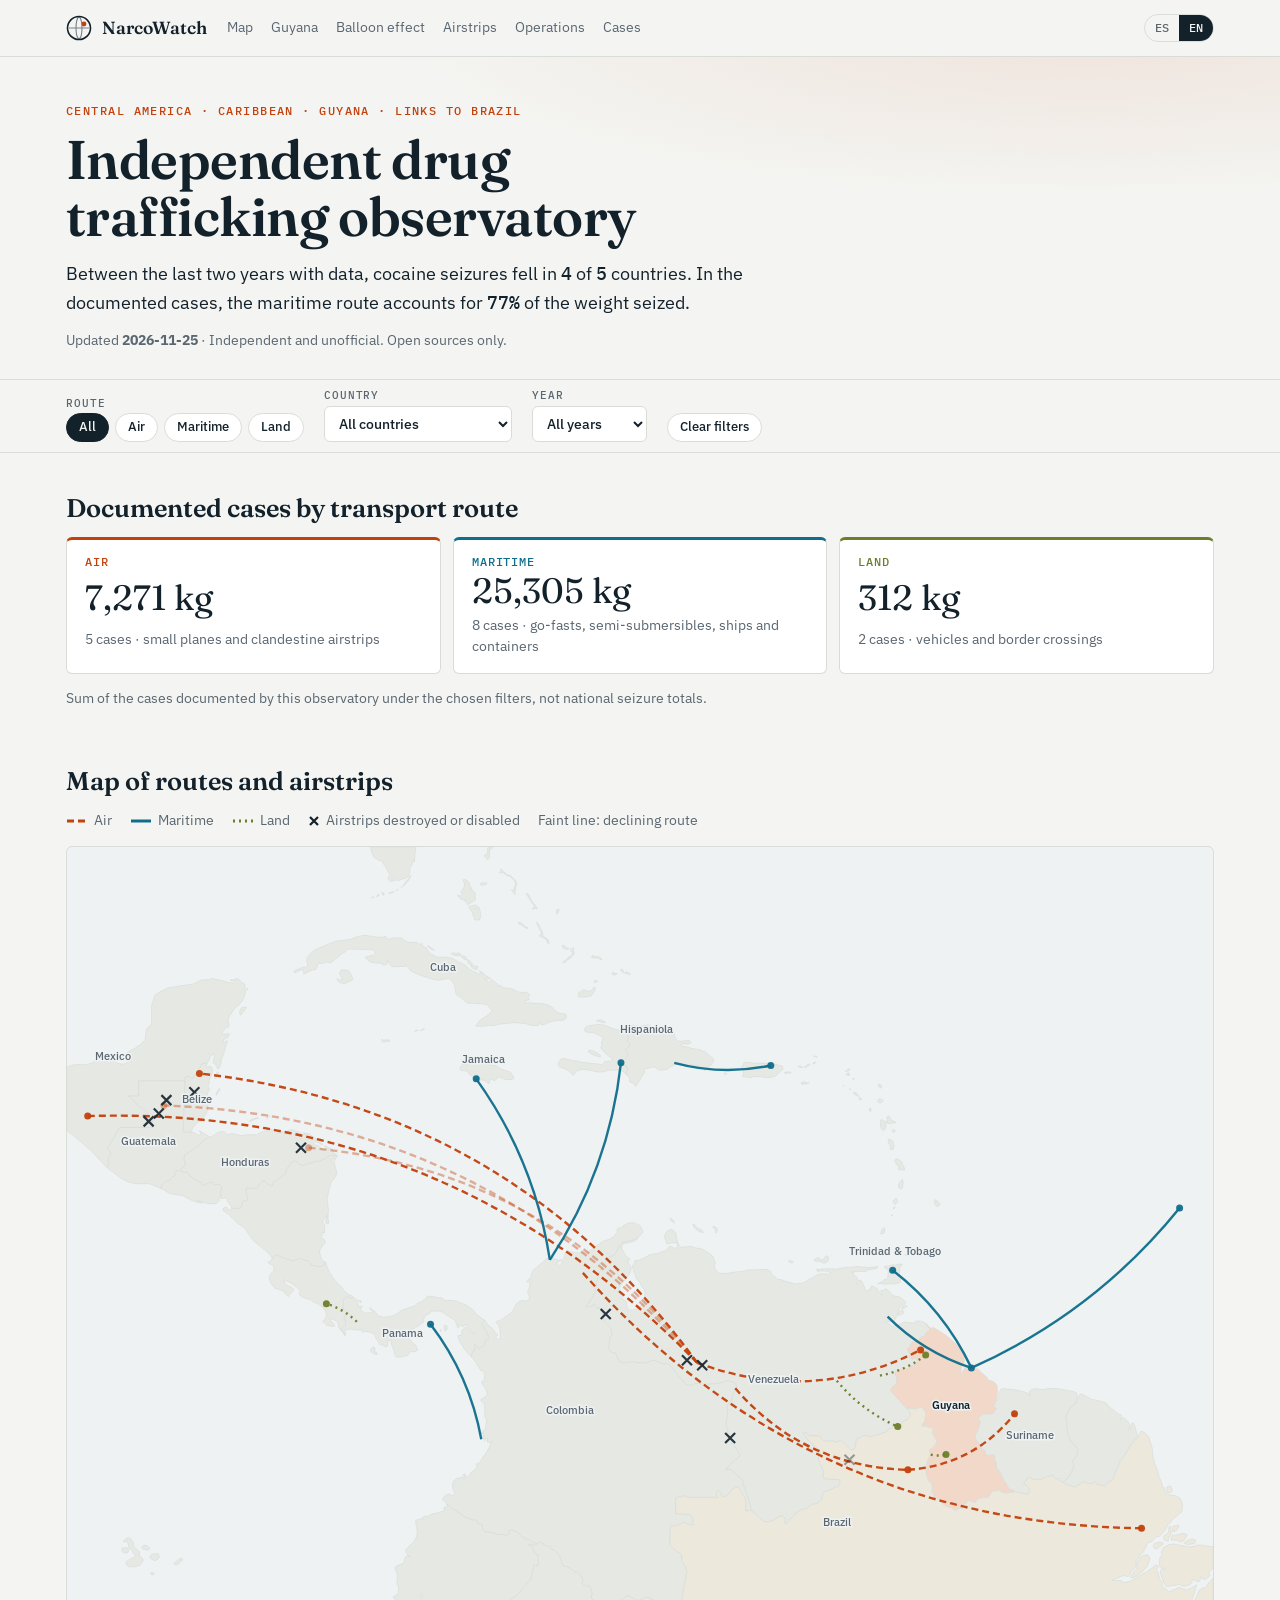
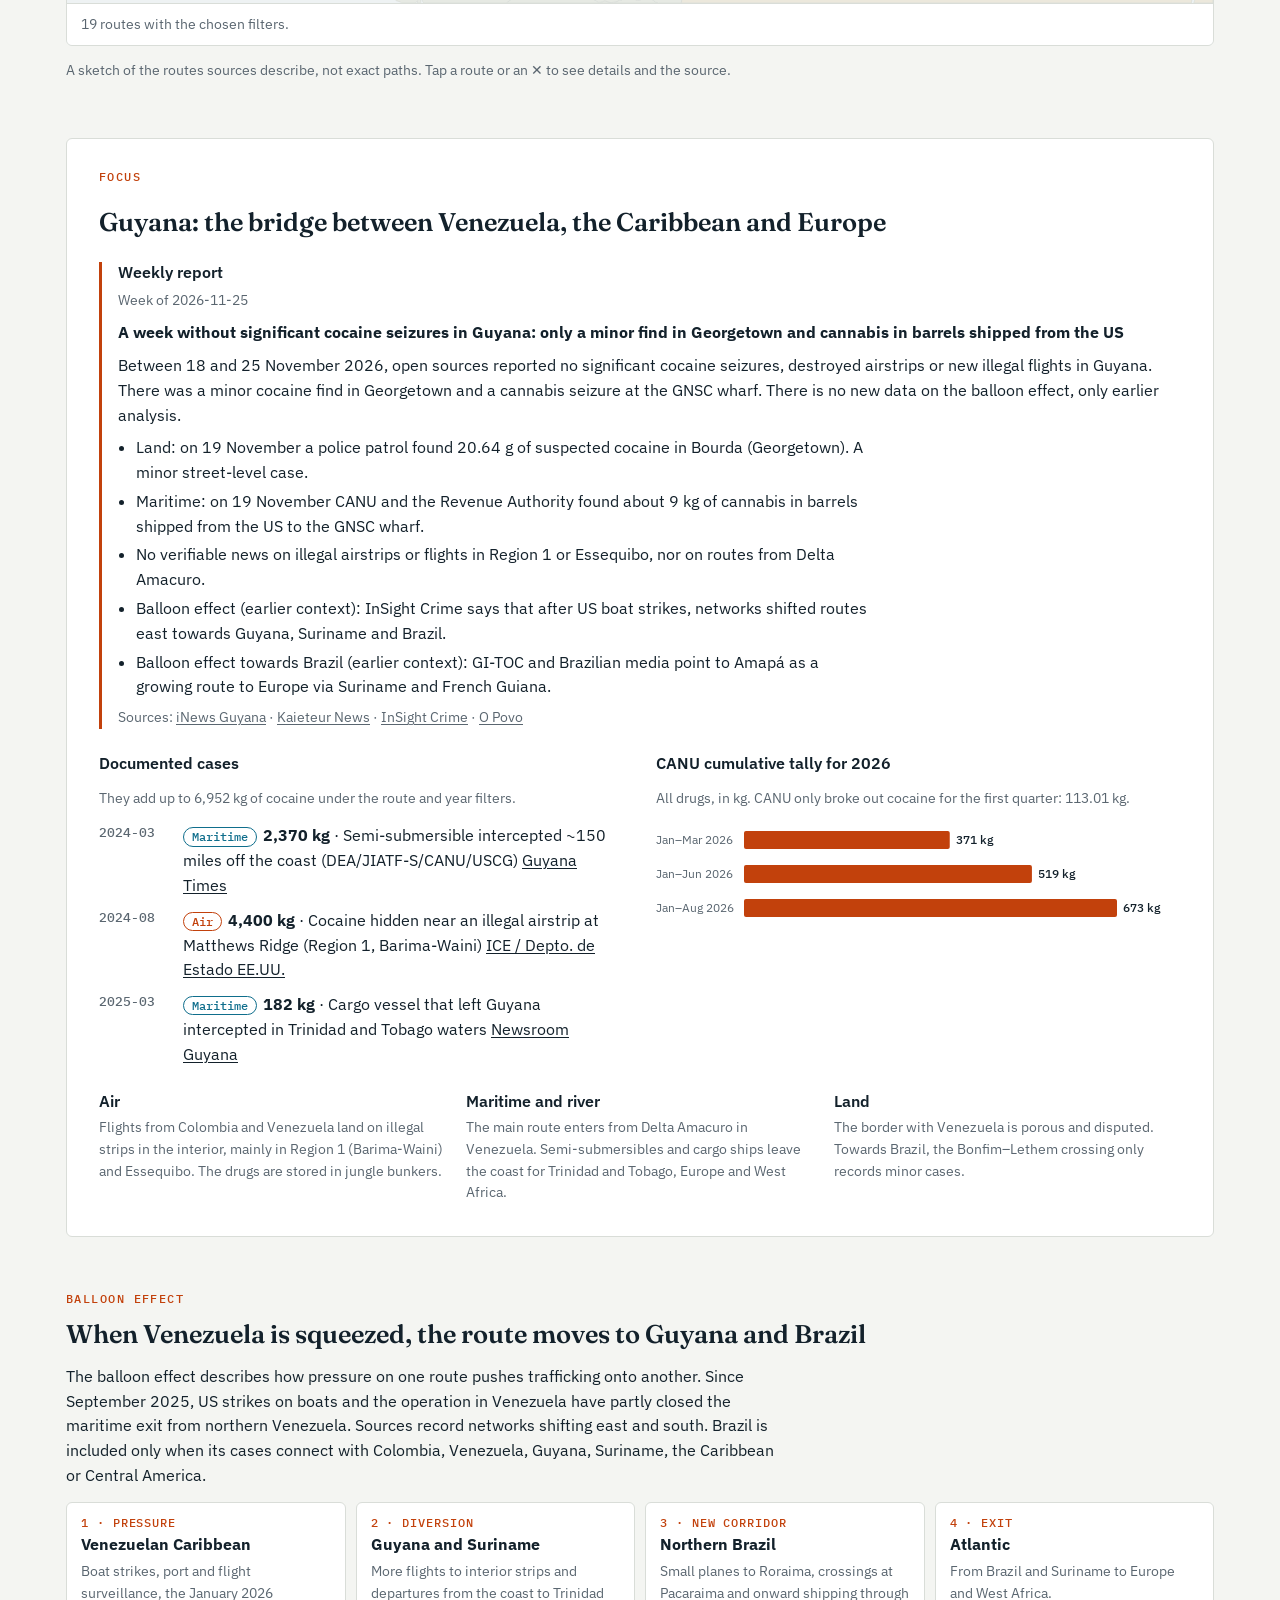
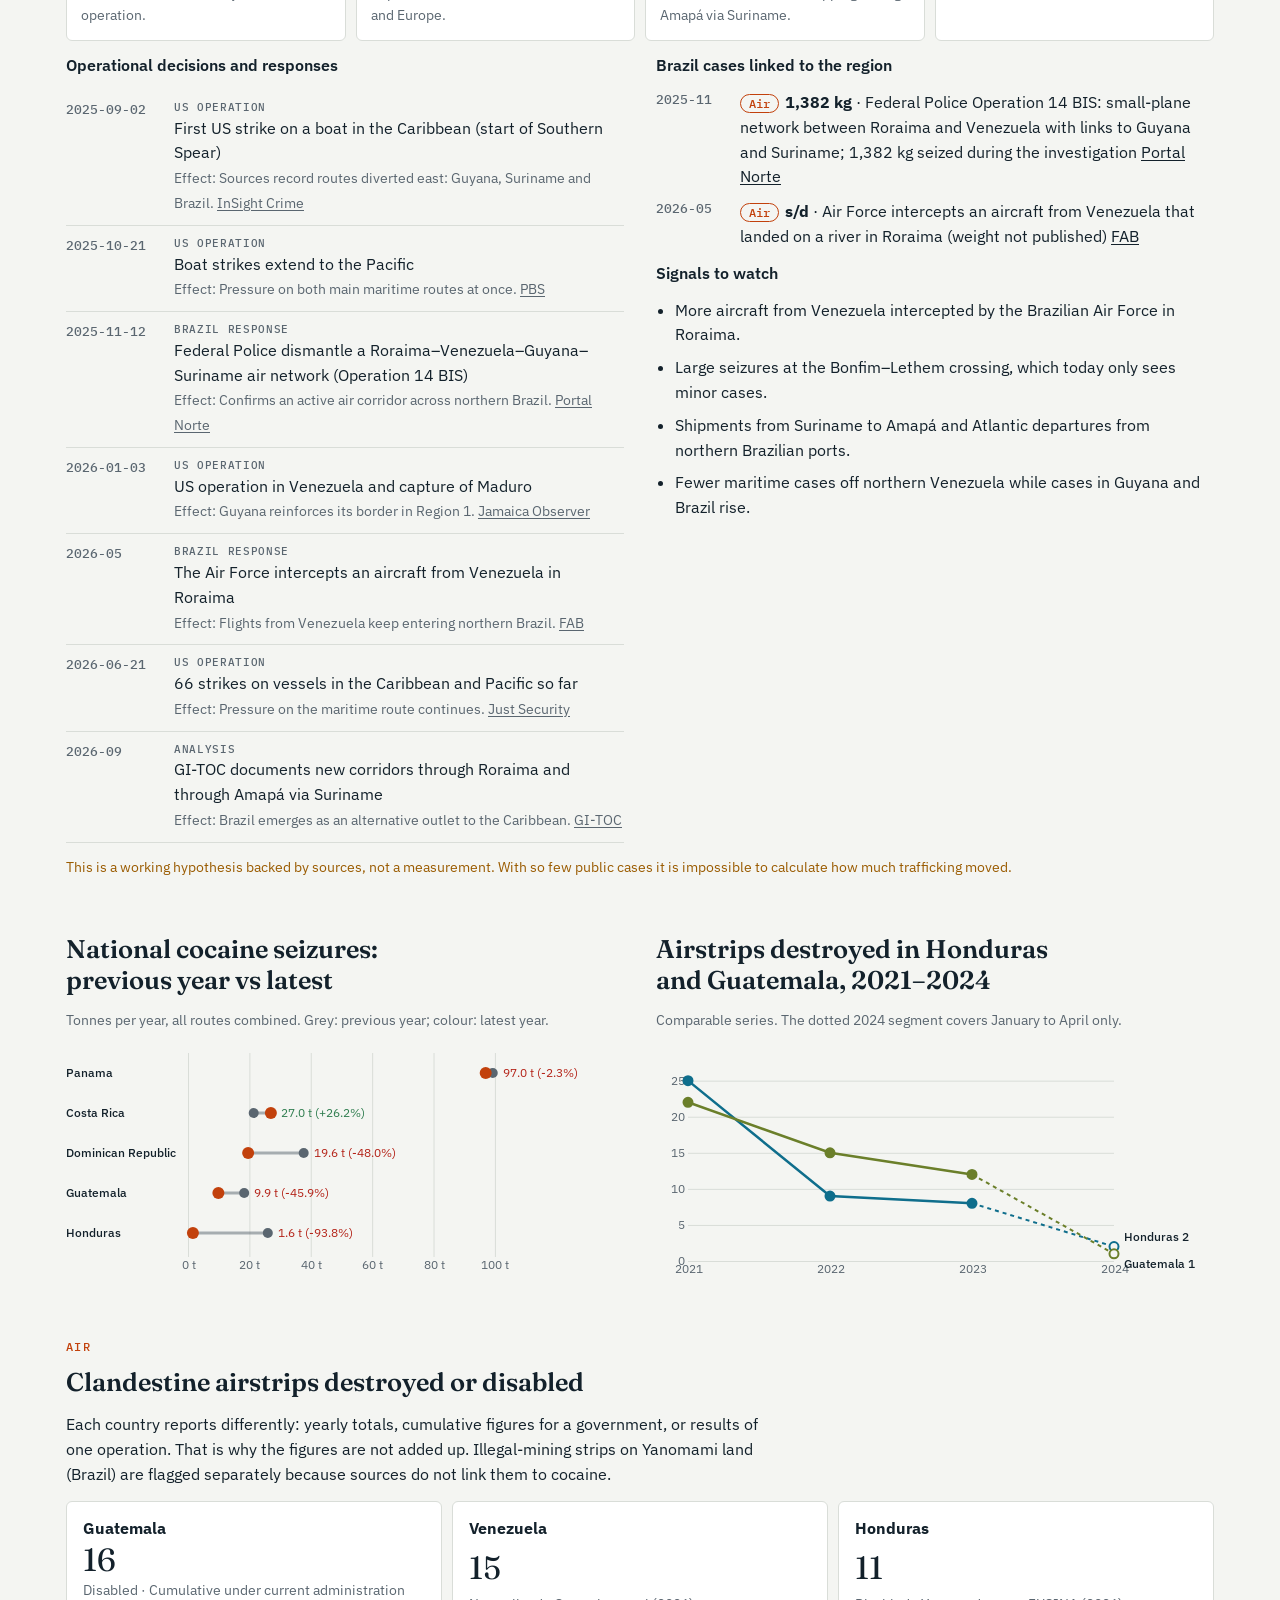
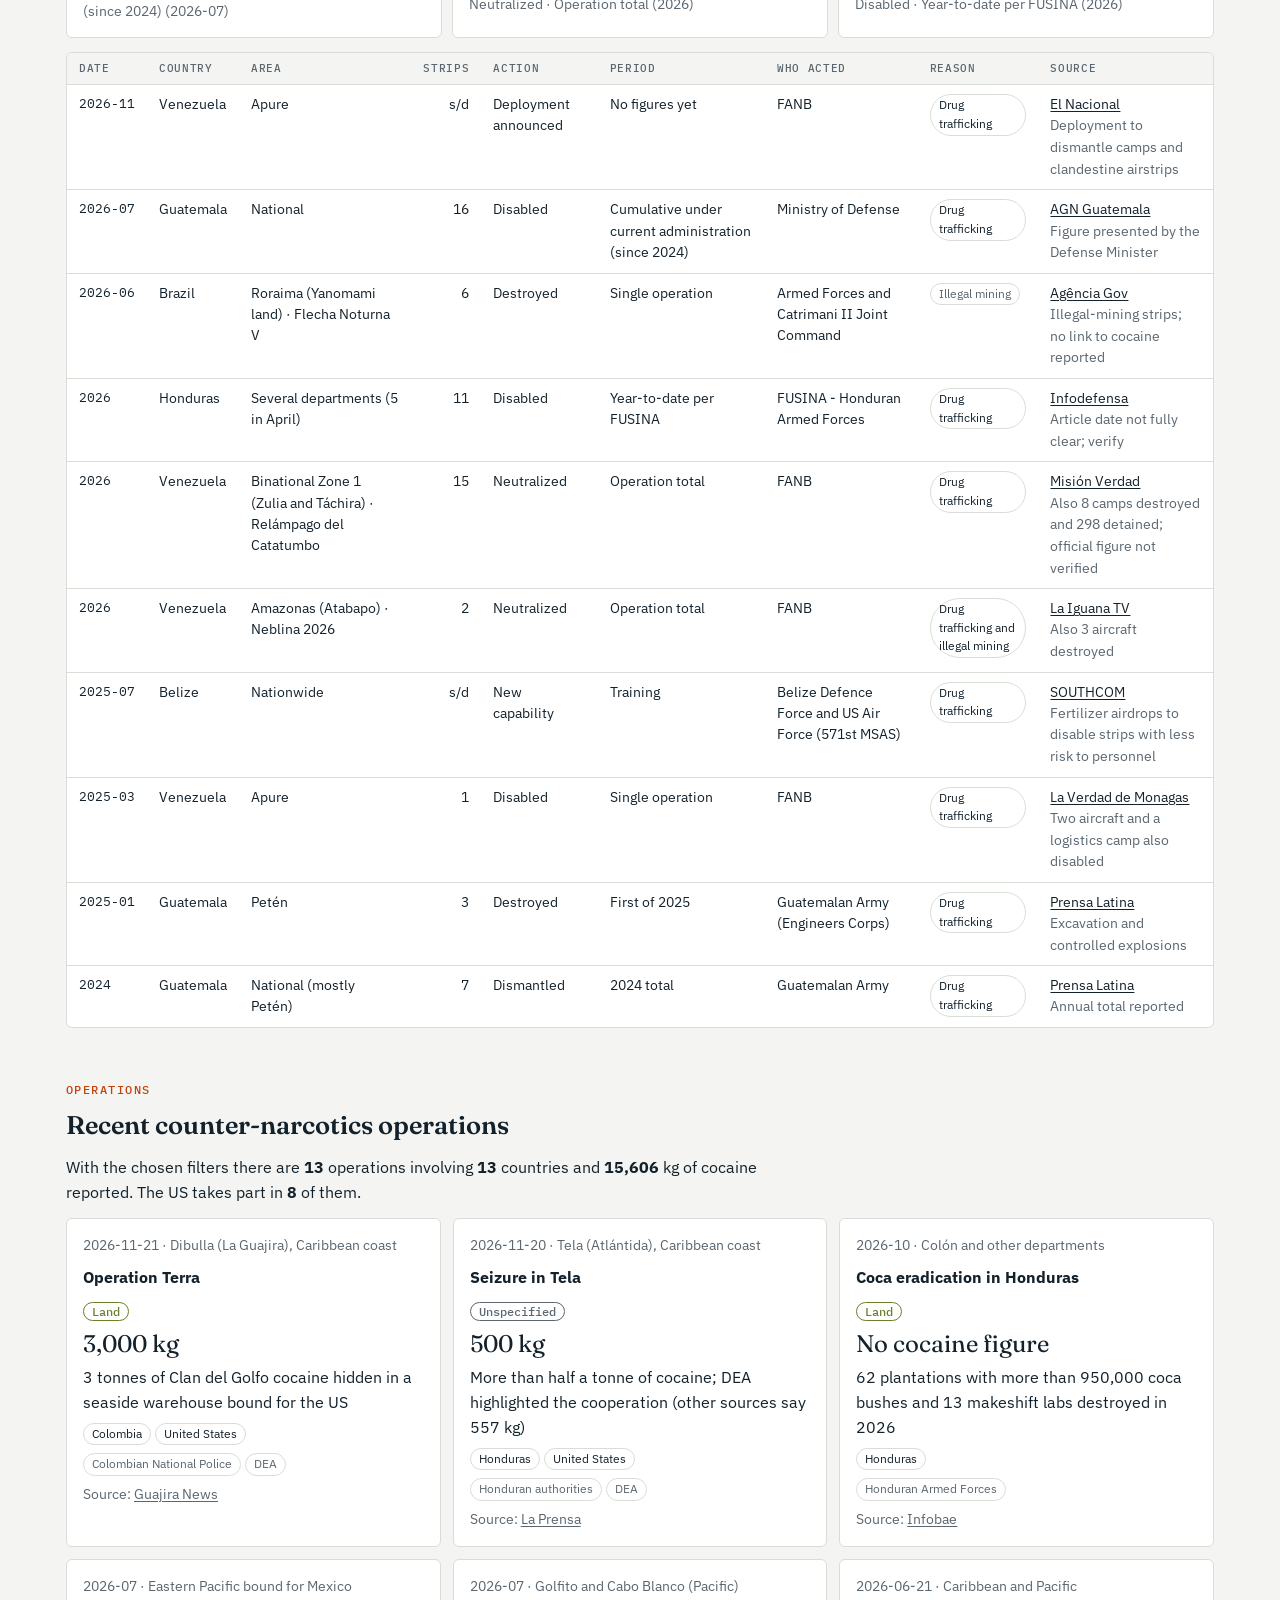
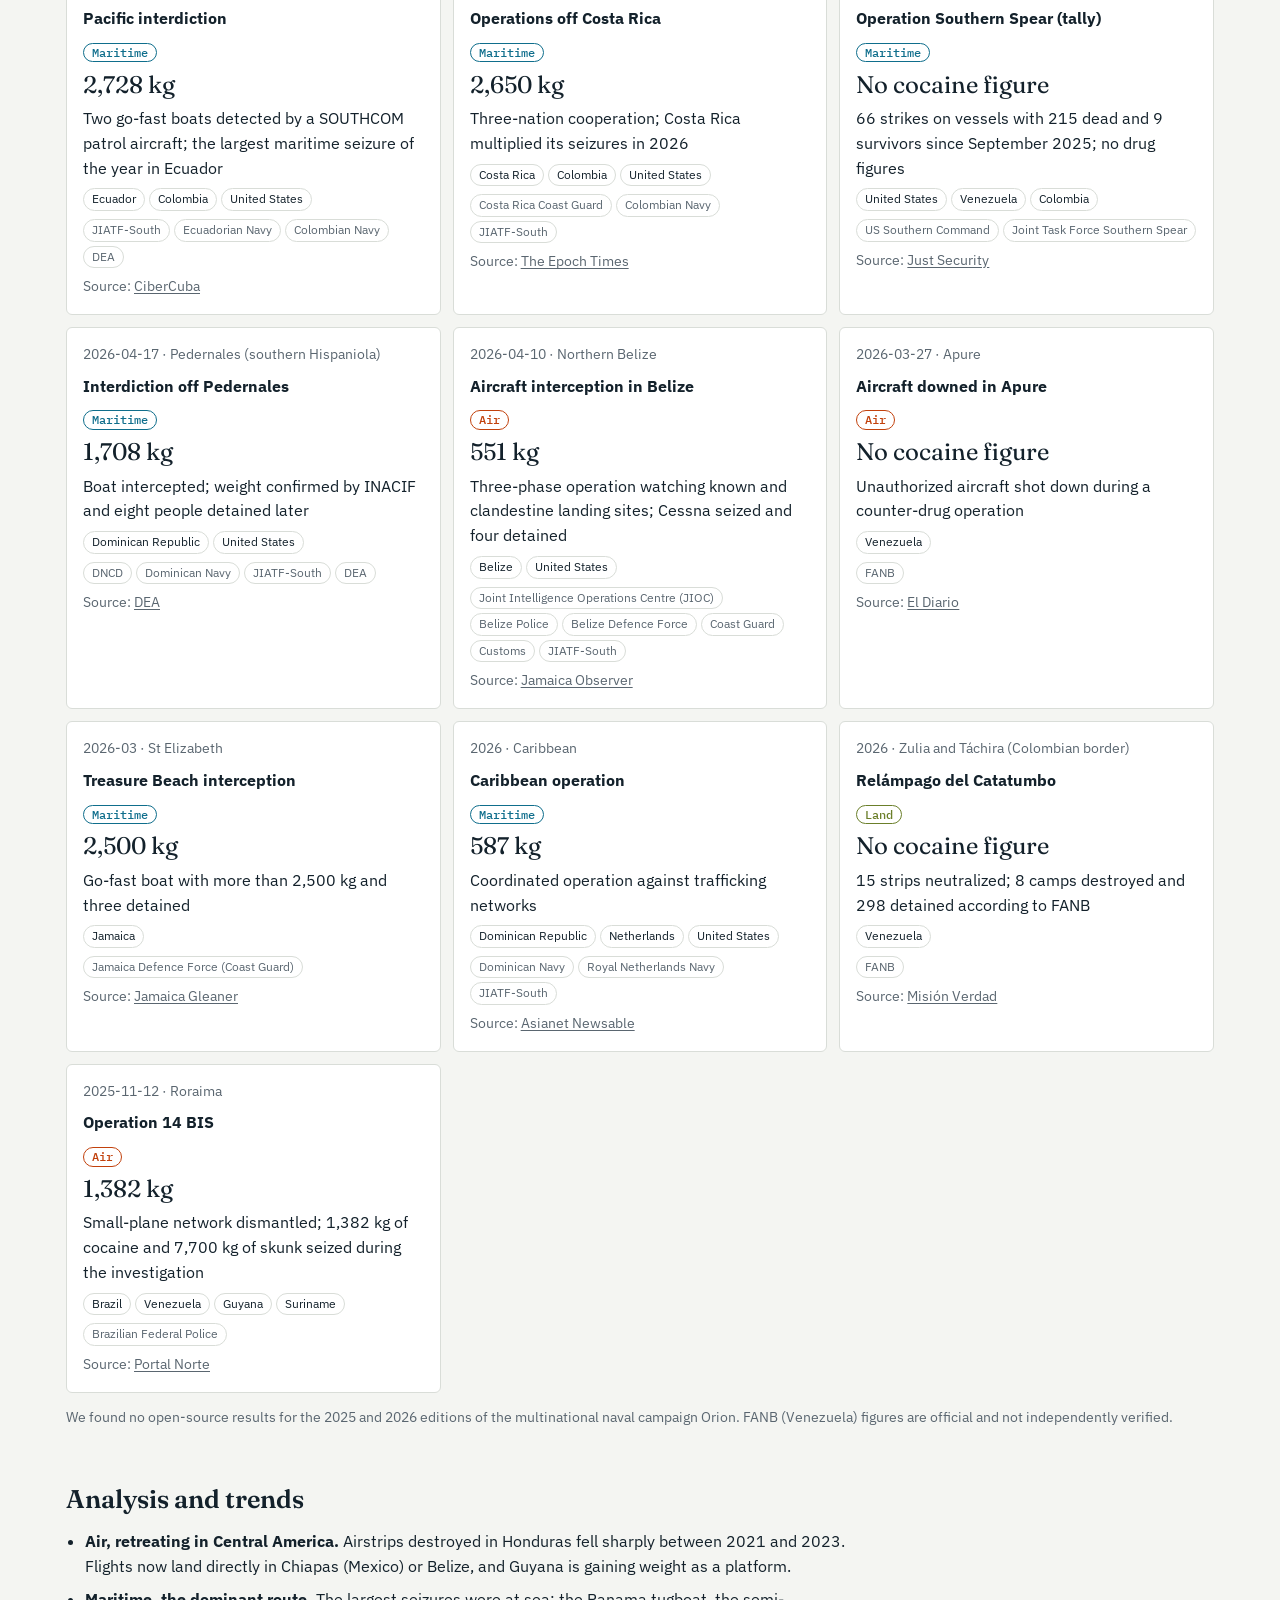
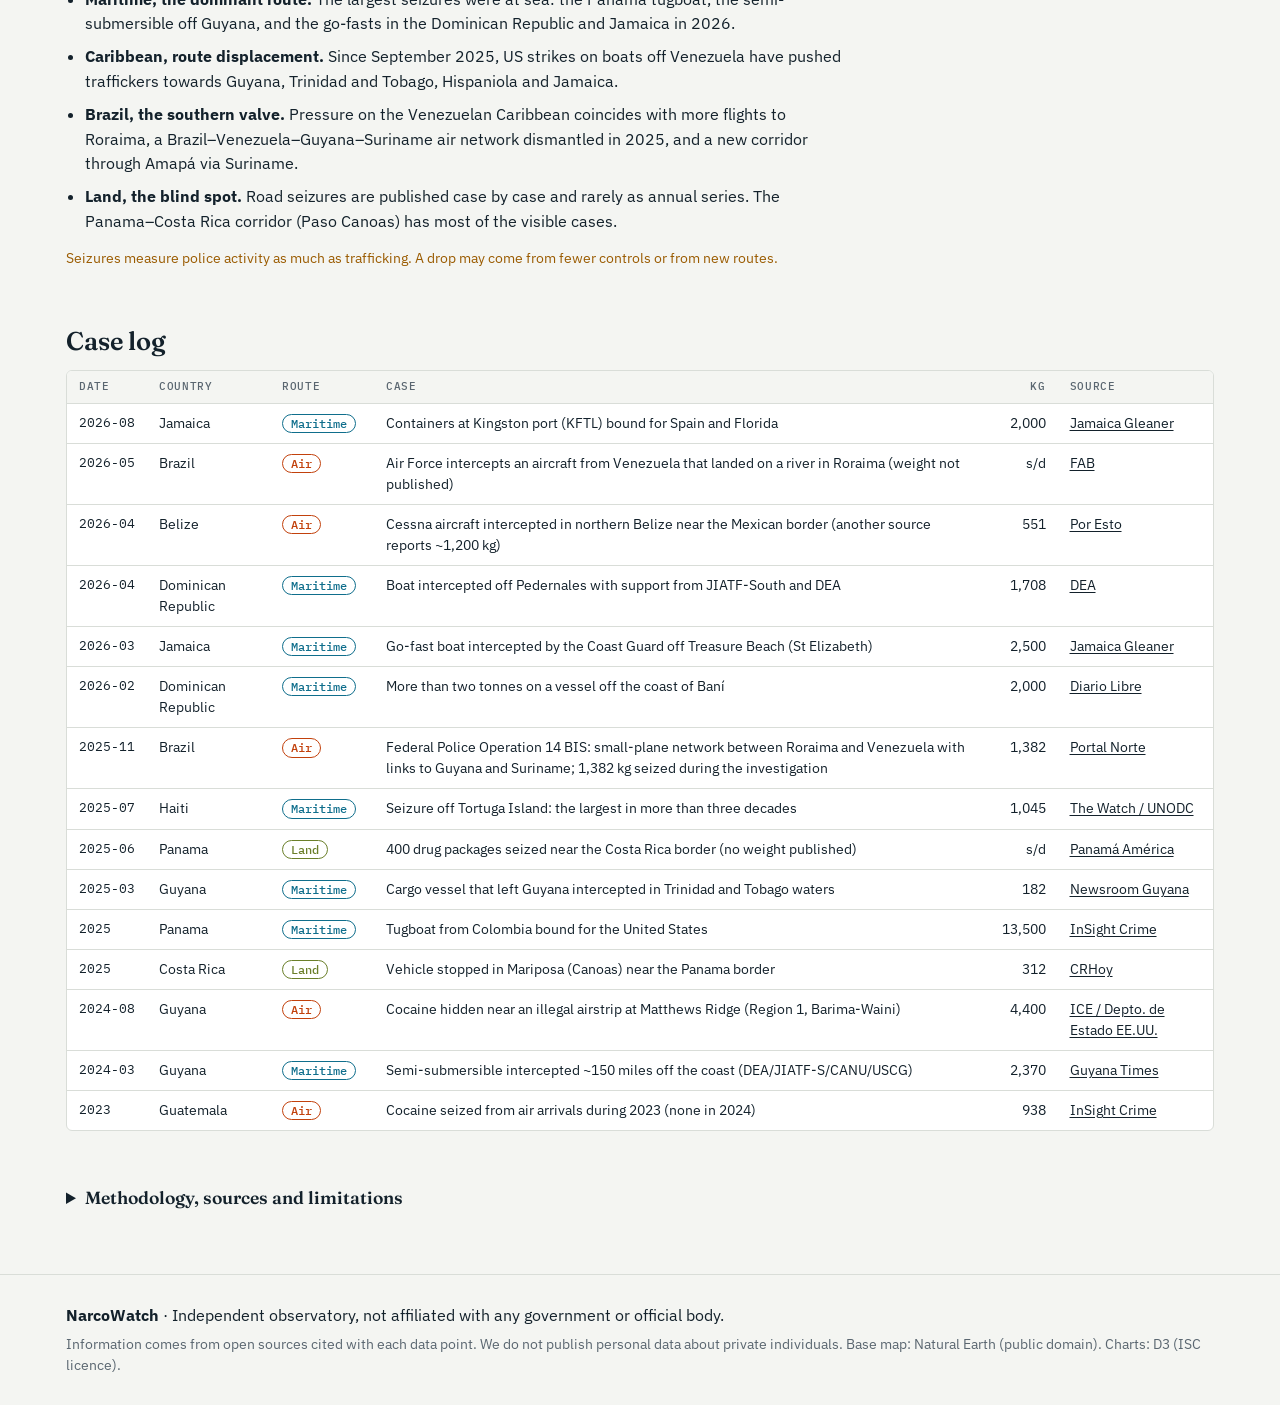
==== index.html @ f216f5f8 "Sitio estático bilingüe de NarcoWatch Co-Authored-By: Claude Opus 5.5 <noreply@anthropic.com> Claude" ====
<!doctype html>
<html lang="es">
<head>
<meta charset="utf-8">
<meta name="viewport" content="width=device-width, initial-scale=1, viewport-fit=cover">
<title>NarcoWatch</title>
<meta name="description" content="Observatorio independiente del narcotráfico en Centroamérica, el Caribe y Guyana, basado en fuentes abiertas. / Independent open-source observatory of drug trafficking in Central America, the Caribbean and Guyana.">
<meta property="og:title" content="NarcoWatch">
<meta property="og:description" content="Observatorio independiente del narcotráfico en Centroamérica, el Caribe y Guyana · Independent drug trafficking observatory for Central America, the Caribbean and Guyana">
<meta property="og:url" content="https://narcowatch.org/">
<meta property="og:type" content="website">
<link rel="canonical" href="https://narcowatch.org/">
<link rel="icon" href="assets/favicon.svg" type="image/svg+xml">
<link rel="preconnect" href="https://fonts.googleapis.com">
<link rel="preconnect" href="https://fonts.gstatic.com" crossorigin>
<link rel="stylesheet" href="https://fonts.googleapis.com/css2?family=IBM+Plex+Sans:wght@400;500;600&family=IBM+Plex+Mono:wght@400;500&family=Fraunces:opsz,wght@9..144,400;9..144,600&display=swap">
<link rel="stylesheet" href="assets/styles.css">
</head>
<body>
<a class="skip" href="#main" data-i18n="skip">Saltar al contenido</a>
<header class="topbar">
  <div class="wrap topbar-in">
    <a class="brand" href="#top" aria-label="NarcoWatch">
      <svg width="26" height="26" viewBox="0 0 26 26" aria-hidden="true"><circle cx="13" cy="13" r="11.5" fill="none" stroke="currentColor" stroke-width="1.6"/><path d="M3 13h20M13 1.5c4 3.5 4 19.5 0 23M13 1.5c-4 3.5-4 19.5 0 23" fill="none" stroke="currentColor" stroke-width="1.1" opacity=".55"/><circle cx="18" cy="9" r="2.4" fill="var(--accent)"/></svg>
      <span>NarcoWatch</span>
    </a>
    <nav class="nav" aria-label="Secciones">
      <a href="#mapa" data-i18n="nav_map">Mapa</a>
      <a href="#guyana">Guyana</a>
      <a href="#globo" data-i18n="nav_balloon">Efecto globo</a>
      <a href="#pistas" data-i18n="nav_strips">Pistas</a>
      <a href="#operaciones" data-i18n="nav_ops">Operaciones</a>
      <a href="#registro" data-i18n="nav_cases">Casos</a>
    </nav>
    <div class="lang" role="group" aria-label="Idioma / Language">
      <button type="button" data-lang="es" aria-pressed="true">ES</button>
      <button type="button" data-lang="en" aria-pressed="false">EN</button>
    </div>
  </div>
</header>

<main id="main">
  <section class="hero" id="top">
    <div class="wrap">
      <p class="eyebrow" data-i18n="eyebrow">Centroamérica · Caribe · Guyana · conexiones con Brasil</p>
      <h1 data-i18n="title">Observatorio independiente del narcotráfico</h1>
      <p class="lede" id="lede"></p>
      <p class="meta"><span data-i18n="updated">Actualizado</span> <b id="updated">—</b> · <span data-i18n="independent">Independiente y no oficial. Solo fuentes abiertas.</span></p>
    </div>
  </section>

  <div class="filters-bar">
    <div class="wrap filters" role="group" aria-label="Filtros">
      <div class="field">
        <span class="lbl" data-i18n="f_mode">Vía</span>
        <div class="chips" id="chips-modo">
          <button type="button" data-modo="" aria-pressed="true" data-i18n="all_f">Todas</button>
          <button type="button" data-modo="Aéreo" aria-pressed="false" data-i18n="m_air">Aérea</button>
          <button type="button" data-modo="Marítimo" aria-pressed="false" data-i18n="m_sea">Marítima</button>
          <button type="button" data-modo="Terrestre" aria-pressed="false" data-i18n="m_land">Terrestre</button>
        </div>
      </div>
      <div class="field">
        <label class="lbl" for="sel-pais" data-i18n="f_country">País</label>
        <select id="sel-pais"></select>
      </div>
      <div class="field">
        <label class="lbl" for="sel-anio" data-i18n="f_year">Año</label>
        <select id="sel-anio"></select>
      </div>
      <button type="button" class="btn" id="btn-reset" data-i18n="reset">Quitar filtros</button>
    </div>
  </div>

  <div class="wrap stack">
    <section id="modalidades" class="sec">
      <h2 data-i18n="h_modes">Casos registrados por vía de transporte</h2>
      <div class="kpis" id="kpis"></div>
      <p class="note" data-i18n="kpi_note">Suma de los casos documentados en este observatorio con los filtros elegidos, no el total nacional de incautaciones.</p>
    </section>

    <section id="mapa" class="sec">
      <h2 data-i18n="h_map">Mapa de rutas y pistas</h2>
      <div class="legend" id="legend"></div>
      <div class="map" id="map"></div>
      <p class="note" data-i18n="map_note">Esquema de las rutas que describen las fuentes, no trayectorias exactas. Toca una ruta o una ✕ para ver el detalle y la fuente.</p>
    </section>

    <section id="guyana" class="sec panel">
      <p class="eyebrow" data-i18n="focus">Foco</p>
      <h2 data-i18n="h_guyana">Guyana: el puente entre Venezuela, el Caribe y Europa</h2>
      <div class="report" id="report"></div>
      <div class="grid2">
        <div class="sec">
          <h3 data-i18n="h_guy_cases">Casos documentados</h3>
          <p class="note" id="guy-sum"></p>
          <ul class="timeline" id="guy-list"></ul>
        </div>
        <div class="sec">
          <h3 data-i18n="h_canu">Balance acumulado de CANU en 2026</h3>
          <p class="note" id="canu-note"></p>
          <div class="chart" id="chart-canu"></div>
        </div>
      </div>
      <div class="cols3">
        <div><h3 data-i18n="m_air">Aérea</h3><p class="note" data-i18n="guy_air">Vuelos desde Colombia y Venezuela aterrizan en pistas ilegales del interior, sobre todo en la Región 1 (Barima-Waini) y el Esequibo. La droga se guarda en búnkeres en la selva.</p></div>
        <div><h3 data-i18n="guy_sea_h">Marítima y fluvial</h3><p class="note" data-i18n="guy_sea">La ruta principal entra desde Delta Amacuro, en Venezuela. Desde la costa salen semisumergibles y buques de carga hacia Trinidad y Tobago, Europa y África Occidental.</p></div>
        <div><h3 data-i18n="m_land">Terrestre</h3><p class="note" data-i18n="guy_land">La frontera con Venezuela es porosa y está en disputa. Hacia Brasil, el paso Bonfim–Lethem solo registra casos menores.</p></div>
      </div>
    </section>

    <section id="globo" class="sec">
      <p class="eyebrow" data-i18n="nav_balloon">Efecto globo</p>
      <h2 data-i18n="h_balloon">Cuando se presiona Venezuela, la ruta se mueve hacia Guyana y Brasil</h2>
      <p class="prose" data-i18n="balloon_intro">El efecto globo describe cómo la presión sobre una ruta empuja el tráfico hacia otra. Desde septiembre de 2025, los ataques de EE.UU. contra lanchas y la operación en Venezuela cerraron en parte la salida marítima del norte de Venezuela. Las fuentes registran que las redes se desplazaron hacia el este y el sur. Brasil se incluye solo cuando sus casos conectan con Colombia, Venezuela, Guyana, Surinam, el Caribe o Centroamérica.</p>
      <ol class="flow">
        <li><span class="step" data-i18n="b1k">Presión</span><b data-i18n="b1t">Caribe venezolano</b><span class="note" data-i18n="b1d">Ataques a lanchas, vigilancia de puertos y vuelos, operación de enero de 2026.</span></li>
        <li><span class="step" data-i18n="b2k">Desvío</span><b data-i18n="b2t">Guyana y Surinam</b><span class="note" data-i18n="b2d">Más vuelos a pistas del interior y salida por la costa hacia Trinidad y Europa.</span></li>
        <li><span class="step" data-i18n="b3k">Nuevo corredor</span><b data-i18n="b3t">Norte de Brasil</b><span class="note" data-i18n="b3d">Avionetas a Roraima, cruce por Pacaraima y reenvío por Amapá vía Surinam.</span></li>
        <li><span class="step" data-i18n="b4k">Salida</span><b data-i18n="b4t">Atlántico</b><span class="note" data-i18n="b4d">Desde Brasil y Surinam hacia Europa y África Occidental.</span></li>
      </ol>
      <div class="grid2">
        <div class="sec"><h3 data-i18n="h_decisions">Decisiones operativas y respuestas</h3><ul class="steps" id="decisions"></ul></div>
        <div class="sec"><h3 data-i18n="h_brazil">Casos en Brasil conectados con la región</h3><ul class="timeline" id="bra-list"></ul>
          <h3 data-i18n="h_signals">Señales a vigilar</h3>
          <ul class="bullets">
            <li data-i18n="s1">Más aeronaves interceptadas por la Fuerza Aérea de Brasil llegando desde Venezuela a Roraima.</li>
            <li data-i18n="s2">Decomisos grandes en el paso Bonfim–Lethem, hoy solo con casos menores.</li>
            <li data-i18n="s3">Envíos de Surinam hacia Amapá y salidas al Atlántico desde puertos del norte de Brasil.</li>
            <li data-i18n="s4">Menos casos marítimos en la costa norte de Venezuela al mismo tiempo que suben los de Guyana y Brasil.</li>
          </ul>
        </div>
      </div>
      <p class="note warn" data-i18n="balloon_warn">Es una hipótesis de trabajo apoyada en fuentes, no una medición. Con tan pocos casos públicos no se puede calcular cuánto tráfico se desplazó.</p>
    </section>

    <div class="grid2">
      <section id="tendencia" class="sec">
        <h2 data-i18n="h_trend">Incautaciones nacionales de cocaína: penúltimo año contra último</h2>
        <p class="note" data-i18n="trend_note">Toneladas por año, todas las vías juntas. Gris: año anterior; color: año más reciente.</p>
        <div class="chart" id="chart-paises"></div>
      </section>
      <section id="serie-pistas" class="sec">
        <h2 data-i18n="h_strip_series">Pistas destruidas en Honduras y Guatemala, 2021–2024</h2>
        <p class="note" data-i18n="strip_series_note">Serie comparable. El tramo punteado de 2024 cubre solo enero a abril.</p>
        <div class="chart" id="chart-pistas"></div>
      </section>
    </div>

    <section id="pistas" class="sec">
      <p class="eyebrow" data-i18n="m_air">Aérea</p>
      <h2 data-i18n="h_strips">Pistas clandestinas destruidas o inutilizadas</h2>
      <p class="prose" data-i18n="strips_intro">Cada país informa a su manera: totales del año, acumulados de un gobierno o balances de una operación. Por eso las cifras no se suman. Las pistas de minería ilegal en territorio yanomami (Brasil) se marcan aparte porque las fuentes no las vinculan con cocaína.</p>
      <div class="cards" id="strip-cards"></div>
      <div class="tablewrap"><table id="tbl-pistas"><thead><tr>
        <th data-i18n="c_date">Fecha</th><th data-i18n="f_country">País</th><th data-i18n="c_zone">Zona</th><th class="num" data-i18n="c_strips">Pistas</th><th data-i18n="c_action">Acción</th><th data-i18n="c_period">Periodo</th><th data-i18n="c_agencies">Quién actuó</th><th data-i18n="c_reason">Motivo</th><th data-i18n="c_source">Fuente</th>
      </tr></thead><tbody></tbody></table></div>
    </section>

    <section id="operaciones" class="sec">
      <p class="eyebrow" data-i18n="nav_ops">Operaciones</p>
      <h2 data-i18n="h_ops">Operaciones recientes contra el narcotráfico</h2>
      <p class="prose" id="ops-sum"></p>
      <ul class="ops" id="ops"></ul>
      <p class="note" data-i18n="ops_note">No encontramos en fuentes abiertas los resultados de 2025 y 2026 de la campaña naval multinacional Orión. Las cifras de la FANB (Venezuela) son oficiales y no verificadas de forma independiente.</p>
    </section>

    <section id="analisis" class="sec">
      <h2 data-i18n="h_analysis">Análisis y tendencias</h2>
      <ul class="bullets findings">
        <li data-i18n-html="a1"></li><li data-i18n-html="a2"></li><li data-i18n-html="a3"></li><li data-i18n-html="a4"></li><li data-i18n-html="a5"></li>
      </ul>
      <p class="note warn" data-i18n="analysis_warn">Las incautaciones miden la actividad policial tanto como el tráfico. Una caída puede venir de menos controles o de rutas nuevas.</p>
    </section>

    <section id="registro" class="sec">
      <h2 data-i18n="h_cases">Registro de casos</h2>
      <div class="tablewrap"><table id="tbl-casos"><thead><tr>
        <th data-i18n="c_date">Fecha</th><th data-i18n="f_country">País</th><th data-i18n="f_mode">Vía</th><th data-i18n="c_case">Caso</th><th class="num">Kg</th><th data-i18n="c_source">Fuente</th>
      </tr></thead><tbody></tbody></table></div>
    </section>

    <section id="metodologia" class="sec">
      <details>
        <summary data-i18n="h_method">Metodología, fuentes y limitaciones</summary>
        <ul class="bullets" id="method"></ul>
      </details>
    </section>
  </div>
</main>

<footer class="foot">
  <div class="wrap foot-in">
    <p><b>NarcoWatch</b> · <span data-i18n="foot1">Observatorio independiente, sin afiliación a ningún gobierno ni organismo oficial.</span></p>
    <p class="note" data-i18n="foot2">La información proviene de fuentes abiertas citadas en cada dato. No publicamos datos personales de particulares. Mapa base: Natural Earth (dominio público). Gráficos: D3 (licencia ISC).</p>
  </div>
</footer>

<div class="tt" id="tt" hidden></div>
<script src="assets/d3.v7.9.0.min.js"></script>
<script src="assets/i18n.js"></script>
<script src="assets/app.js"></script>
</body>
</html>
---- assets/styles.css ----
/* NarcoWatch — layout: single column of sections under a sticky filter bar; map as the centrepiece. */
:root {
  --bg: #f4f5f2;
  --panel: #ffffff;
  --ink: #13212b;
  --muted: #5a6670;
  --line: #d9ddd8;
  --accent: #c2410c;
  --air: #c2410c;
  --sea: #0f6e8c;
  --land: #6b7f2a;
  --ok: #2f7d4f;
  --bad: #b42318;
  --warn: #9a5b00;
  --land-fill: #e6e9e3;
  --guy-fill: #f2d8c9;
  --bra-fill: #ece8dc;
  --ocean: #eef2f3;
  --f-display: "Fraunces", Georgia, "Times New Roman", serif;
  --f-body: "IBM Plex Sans", system-ui, -apple-system, "Segoe UI", sans-serif;
  --f-mono: "IBM Plex Mono", ui-monospace, "SFMono-Regular", Menlo, monospace;
  --r: 6px;
  color-scheme: light;
}
@media (prefers-color-scheme: dark) {
  :root {
    --bg: #0f171d; --panel: #16212a; --ink: #e7ece9; --muted: #9aa7af; --line: #2a3843;
    --accent: #f08a4b; --air: #f08a4b; --sea: #4fb3d1; --land: #a9bf5a;
    --ok: #5cc28a; --bad: #f07a6e; --warn: #e3b25a;
    --land-fill: #1f2c35; --guy-fill: #4a2f22; --bra-fill: #26312f; --ocean: #121c23;
    color-scheme: dark;
  }
}
*, *::before, *::after { box-sizing: border-box; }
html { scroll-behavior: smooth; scroll-padding-top: 120px; }
@media (prefers-reduced-motion: reduce) { html { scroll-behavior: auto; } }
body { margin: 0; background: var(--bg); color: var(--ink); font: 16px/1.55 var(--f-body); -webkit-font-smoothing: antialiased; }
a { color: inherit; text-underline-offset: 2px; }
a:focus-visible, button:focus-visible, select:focus-visible, summary:focus-visible { outline: 2px solid var(--accent); outline-offset: 2px; }
h1, h2, h3 { margin: 0; text-wrap: balance; }
h1 { font: 600 clamp(2rem, 4.6vw, 3.4rem)/1.05 var(--f-display); letter-spacing: -.01em; max-width: 20ch; }
h2 { font: 600 clamp(1.25rem, 2.2vw, 1.6rem)/1.2 var(--f-display); }
h3 { font: 600 1rem/1.3 var(--f-body); }
p { margin: 0; }
.wrap { max-width: 1180px; margin: 0 auto; padding-left: max(16px, env(safe-area-inset-left)); padding-right: max(16px, env(safe-area-inset-right)); }
.skip { position: absolute; left: -999px; top: 0; background: var(--ink); color: var(--bg); padding: 8px 12px; z-index: 50; }
.skip:focus { left: 8px; }
.eyebrow { font: 500 .75rem/1 var(--f-mono); letter-spacing: .12em; text-transform: uppercase; color: var(--accent); }
.note { color: var(--muted); font-size: .875rem; }
.prose { max-width: 72ch; }
.warn { color: var(--warn); }
.stack { display: grid; gap: 56px; padding-block: 40px 64px; }
.sec { display: grid; gap: 14px; min-width: 0; align-content: start; }
.grid2 { display: grid; grid-template-columns: repeat(auto-fit, minmax(min(100%, 340px), 1fr)); gap: 32px; }
.cols3 { display: grid; grid-template-columns: repeat(auto-fit, minmax(min(100%, 240px), 1fr)); gap: 20px; }
.cols3 > div { display: grid; gap: 6px; align-content: start; }

/* top bar */
.topbar { position: sticky; top: 0; z-index: 20; background: color-mix(in srgb, var(--bg) 92%, transparent); backdrop-filter: blur(8px); border-bottom: 1px solid var(--line); }
.topbar-in { display: flex; align-items: center; gap: 20px; min-height: 56px; }
.brand { display: inline-flex; align-items: center; gap: 10px; text-decoration: none; font: 600 1.1rem/1 var(--f-display); }
.nav { display: flex; gap: 18px; flex: 1; overflow-x: auto; scrollbar-width: none; font-size: .875rem; }
.nav a { text-decoration: none; color: var(--muted); white-space: nowrap; padding-block: 4px; }
.nav a:hover { color: var(--ink); }
.lang { display: inline-flex; border: 1px solid var(--line); border-radius: 999px; overflow: hidden; }
.lang button { font: 500 .75rem/1 var(--f-mono); padding: 7px 10px; border: 0; background: transparent; color: var(--muted); cursor: pointer; }
.lang button[aria-pressed="true"] { background: var(--ink); color: var(--bg); }
@media (max-width: 720px) { .nav { display: none; } .topbar-in { justify-content: space-between; } }

/* hero */
.hero { padding-block: 48px 28px; border-bottom: 1px solid var(--line); background:
  radial-gradient(1200px 300px at 85% -10%, color-mix(in srgb, var(--accent) 10%, transparent), transparent 60%); }
.hero .wrap { display: grid; gap: 14px; }
.lede { font-size: 1.15rem; max-width: 62ch; }
.lede b { font-family: var(--f-mono); font-weight: 500; }
.meta { color: var(--muted); font-size: .85rem; }

/* filters */
.filters-bar { position: sticky; top: 56px; z-index: 15; background: var(--bg); border-bottom: 1px solid var(--line); }
.filters { display: flex; flex-wrap: wrap; align-items: end; gap: 12px 20px; padding-block: 10px; }
.field { display: grid; gap: 4px; }
.lbl { font: 500 .7rem/1 var(--f-mono); letter-spacing: .08em; text-transform: uppercase; color: var(--muted); }
.chips { display: flex; flex-wrap: wrap; gap: 6px; }
.chips button, .btn { font: 500 .8rem/1 var(--f-body); padding: 7px 12px; border-radius: 999px; border: 1px solid var(--line); background: var(--panel); color: var(--ink); cursor: pointer; }
.chips button[aria-pressed="true"] { background: var(--ink); color: var(--bg); border-color: var(--ink); }
select { font: 500 .85rem/1 var(--f-body); padding: 7px 28px 7px 10px; border-radius: var(--r); border: 1px solid var(--line); background: var(--panel); color: var(--ink); max-width: 100%; }
@media (max-width: 720px) { .filters-bar { position: static; } }

/* kpis */
.kpis { display: grid; grid-template-columns: repeat(auto-fit, minmax(min(100%, 220px), 1fr)); gap: 12px; }
.kpi { background: var(--panel); border: 1px solid var(--line); border-top: 3px solid var(--c, var(--ink)); border-radius: var(--r); padding: 16px 18px; display: grid; gap: 4px; }
.kpi .k-name { font: 500 .75rem/1 var(--f-mono); letter-spacing: .08em; text-transform: uppercase; color: var(--c); }
.kpi .k-val { font: 400 2.2rem/1.1 var(--f-display); font-variant-numeric: tabular-nums; }
.kpi .k-sub { color: var(--muted); font-size: .85rem; }

/* map */
.legend { display: flex; flex-wrap: wrap; gap: 8px 18px; font-size: .85rem; color: var(--muted); }
.legend span { display: inline-flex; align-items: center; gap: 6px; }
.map { position: relative; border: 1px solid var(--line); border-radius: var(--r); background: var(--ocean); overflow: hidden; min-height: 320px; }
.map svg { display: block; width: 100%; height: auto; }
.map text { font: 500 11px var(--f-body); fill: var(--muted); paint-order: stroke; stroke: var(--ocean); stroke-width: 3px; }
.map text.strong { fill: var(--ink); font-weight: 600; }
.map .hit { cursor: pointer; }
.map-cap { border-top: 1px solid var(--line); background: var(--panel); padding: 10px 14px; font-size: .875rem; color: var(--muted); min-height: 2.8em; }
.map-cap b { color: var(--ink); }

/* charts */
.chart { position: relative; min-height: 200px; min-width: 0; }
.chart svg { display: block; width: 100%; overflow: visible; }
.chart text { font: 12px var(--f-body); fill: var(--muted); }
.chart text.strong { fill: var(--ink); font-weight: 500; }
.chart .grid line { stroke: var(--line); }
.chart .grid .domain { display: none; }
.tt { position: fixed; z-index: 40; pointer-events: none; background: var(--panel); color: var(--ink); border: 1px solid var(--line); box-shadow: 0 6px 20px rgb(0 0 0 / .12); border-radius: var(--r); padding: 6px 10px; font-size: .8rem; max-width: 280px; }

/* guyana panel */
.panel { background: var(--panel); border: 1px solid var(--line); border-radius: var(--r); padding: clamp(18px, 3vw, 32px); gap: 24px; }
.report { border-left: 3px solid var(--accent); padding-left: 16px; display: grid; gap: 8px; }
.report ul { margin: 0; padding-left: 1.1em; display: grid; gap: 4px; max-width: 75ch; }
.timeline { list-style: none; margin: 0; padding: 0; display: grid; gap: 10px; }
.timeline li { display: grid; grid-template-columns: 74px 1fr; gap: 10px; }
.date { font: 500 .8rem/1.6 var(--f-mono); color: var(--muted); font-variant-numeric: tabular-nums; }
.pill { display: inline-block; font: 500 .72rem/1.5 var(--f-mono); padding: 0 8px; border-radius: 999px; border: 1px solid var(--c, var(--line)); color: var(--c, var(--muted)); margin-right: 6px; white-space: nowrap; }
.tag { display: inline-block; font-size: .75rem; padding: 1px 8px; border-radius: 999px; border: 1px solid var(--line); color: var(--muted); }
.tag.c { color: var(--ink); }
.tags { display: flex; flex-wrap: wrap; gap: 4px; }

/* balloon */
.flow { list-style: none; margin: 0; padding: 0; display: grid; grid-template-columns: repeat(auto-fit, minmax(min(100%, 200px), 1fr)); gap: 10px; counter-reset: s; }
.flow li { background: var(--panel); border: 1px solid var(--line); border-radius: var(--r); padding: 14px; display: grid; gap: 4px; align-content: start; counter-increment: s; }
.step { font: 500 .72rem/1 var(--f-mono); letter-spacing: .08em; text-transform: uppercase; color: var(--accent); }
.step::before { content: counter(s) " · "; }
.steps { list-style: none; margin: 0; padding: 0; }
.steps li { display: grid; grid-template-columns: 96px 1fr; gap: 12px; padding-block: 10px; border-bottom: 1px solid var(--line); }
.steps .actor { font: 500 .7rem/1.4 var(--f-mono); letter-spacing: .06em; text-transform: uppercase; color: var(--muted); }
.bullets { margin: 0; padding-left: 1.2em; display: grid; gap: 8px; max-width: 78ch; }

/* strips + ops */
.cards { display: grid; grid-template-columns: repeat(auto-fit, minmax(min(100%, 180px), 1fr)); gap: 10px; }
.card { background: var(--panel); border: 1px solid var(--line); border-radius: var(--r); padding: 14px 16px; display: grid; gap: 2px; }
.card .v { font: 400 2rem/1.1 var(--f-display); font-variant-numeric: tabular-nums; }
.ops { list-style: none; margin: 0; padding: 0; display: grid; grid-template-columns: repeat(auto-fill, minmax(min(100%, 300px), 1fr)); gap: 12px; }
.ops li { background: var(--panel); border: 1px solid var(--line); border-radius: var(--r); padding: 16px; display: grid; gap: 8px; align-content: start; }
.ops .kg { font: 400 1.5rem/1.1 var(--f-display); font-variant-numeric: tabular-nums; }

/* tables */
.tablewrap { overflow-x: auto; border: 1px solid var(--line); border-radius: var(--r); background: var(--panel); }
table { border-collapse: collapse; width: 100%; font-size: .85rem; }
th, td { text-align: left; vertical-align: top; padding: 9px 12px; border-bottom: 1px solid var(--line); }
th { font: 500 .7rem/1.2 var(--f-mono); letter-spacing: .06em; text-transform: uppercase; color: var(--muted); white-space: nowrap; background: var(--bg); }
td.num, th.num { text-align: right; font-variant-numeric: tabular-nums; white-space: nowrap; }
tr:last-child td { border-bottom: 0; }
td:first-child { white-space: nowrap; font-family: var(--f-mono); font-size: .8rem; }
details summary { cursor: pointer; font: 600 1.1rem/1.3 var(--f-display); }
details .bullets { margin-top: 14px; }

.foot { border-top: 1px solid var(--line); padding-block: 28px; }
.foot-in { display: grid; gap: 6px; }
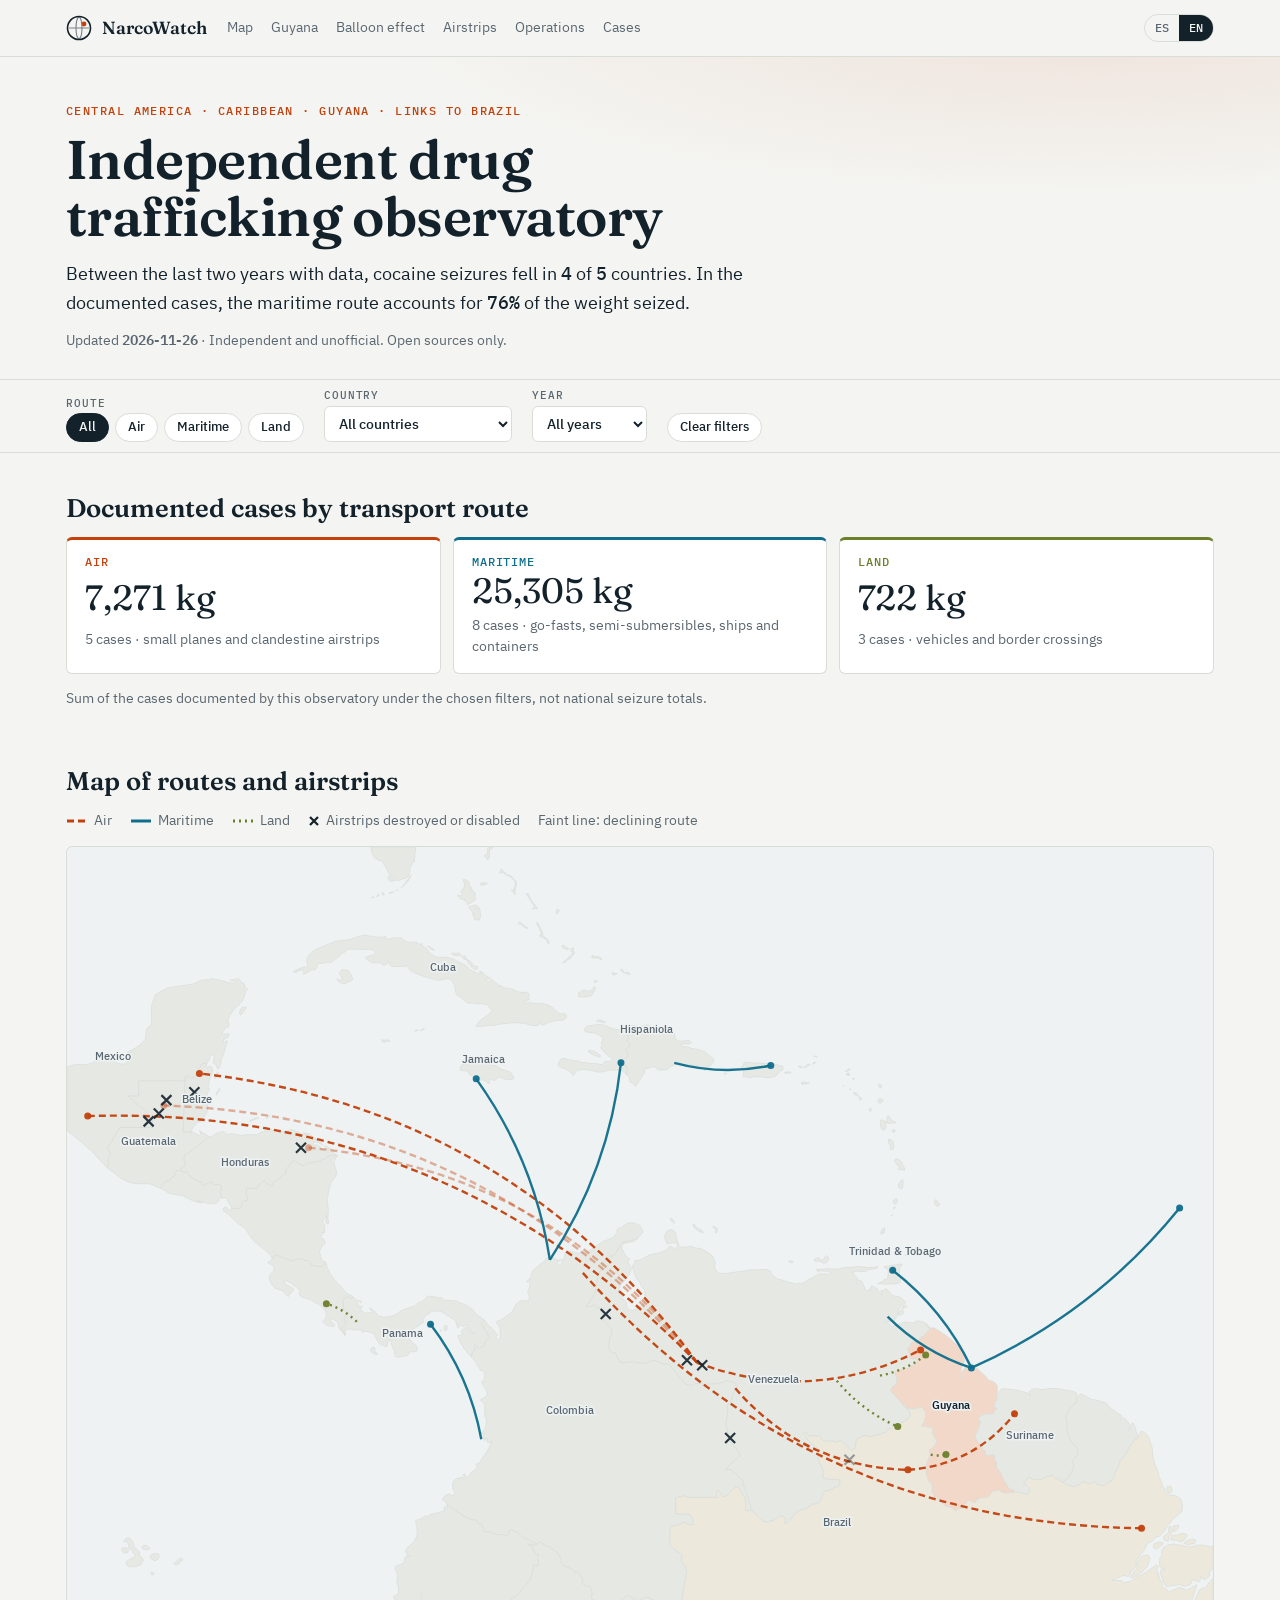
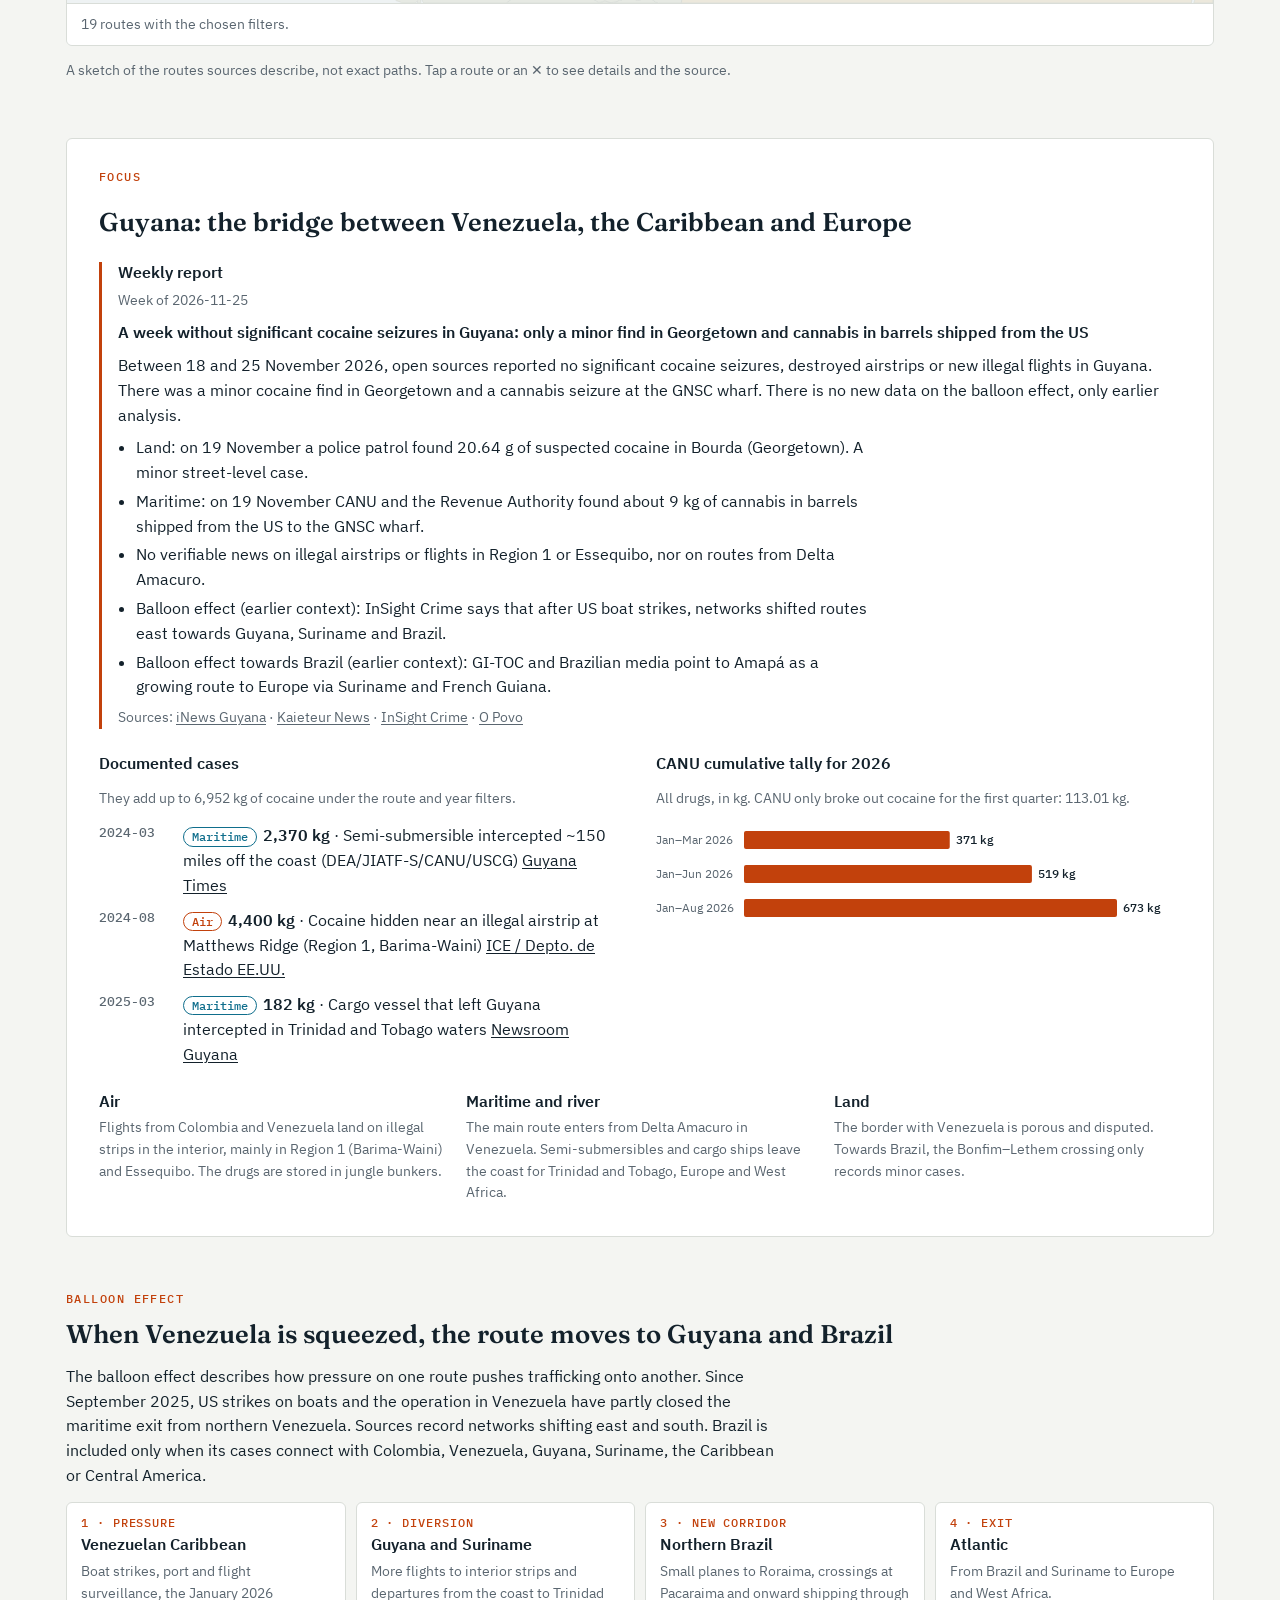
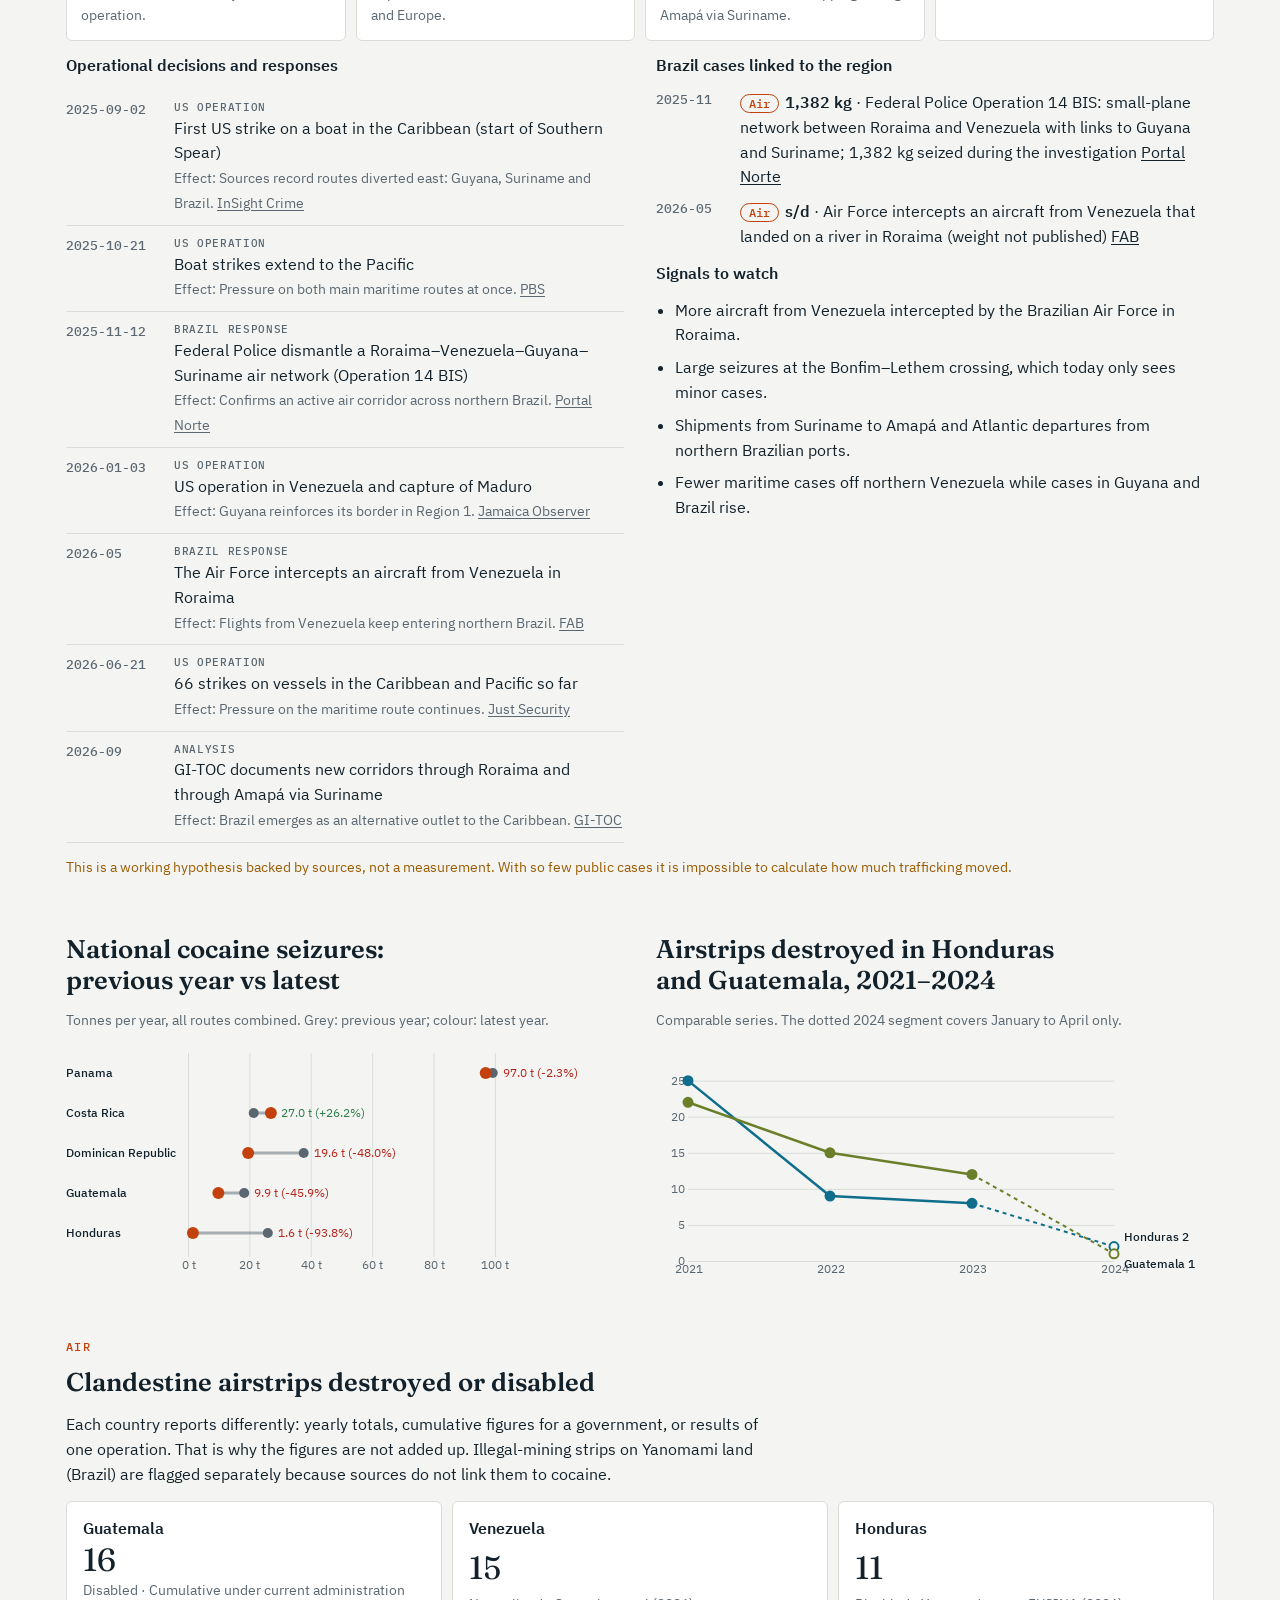
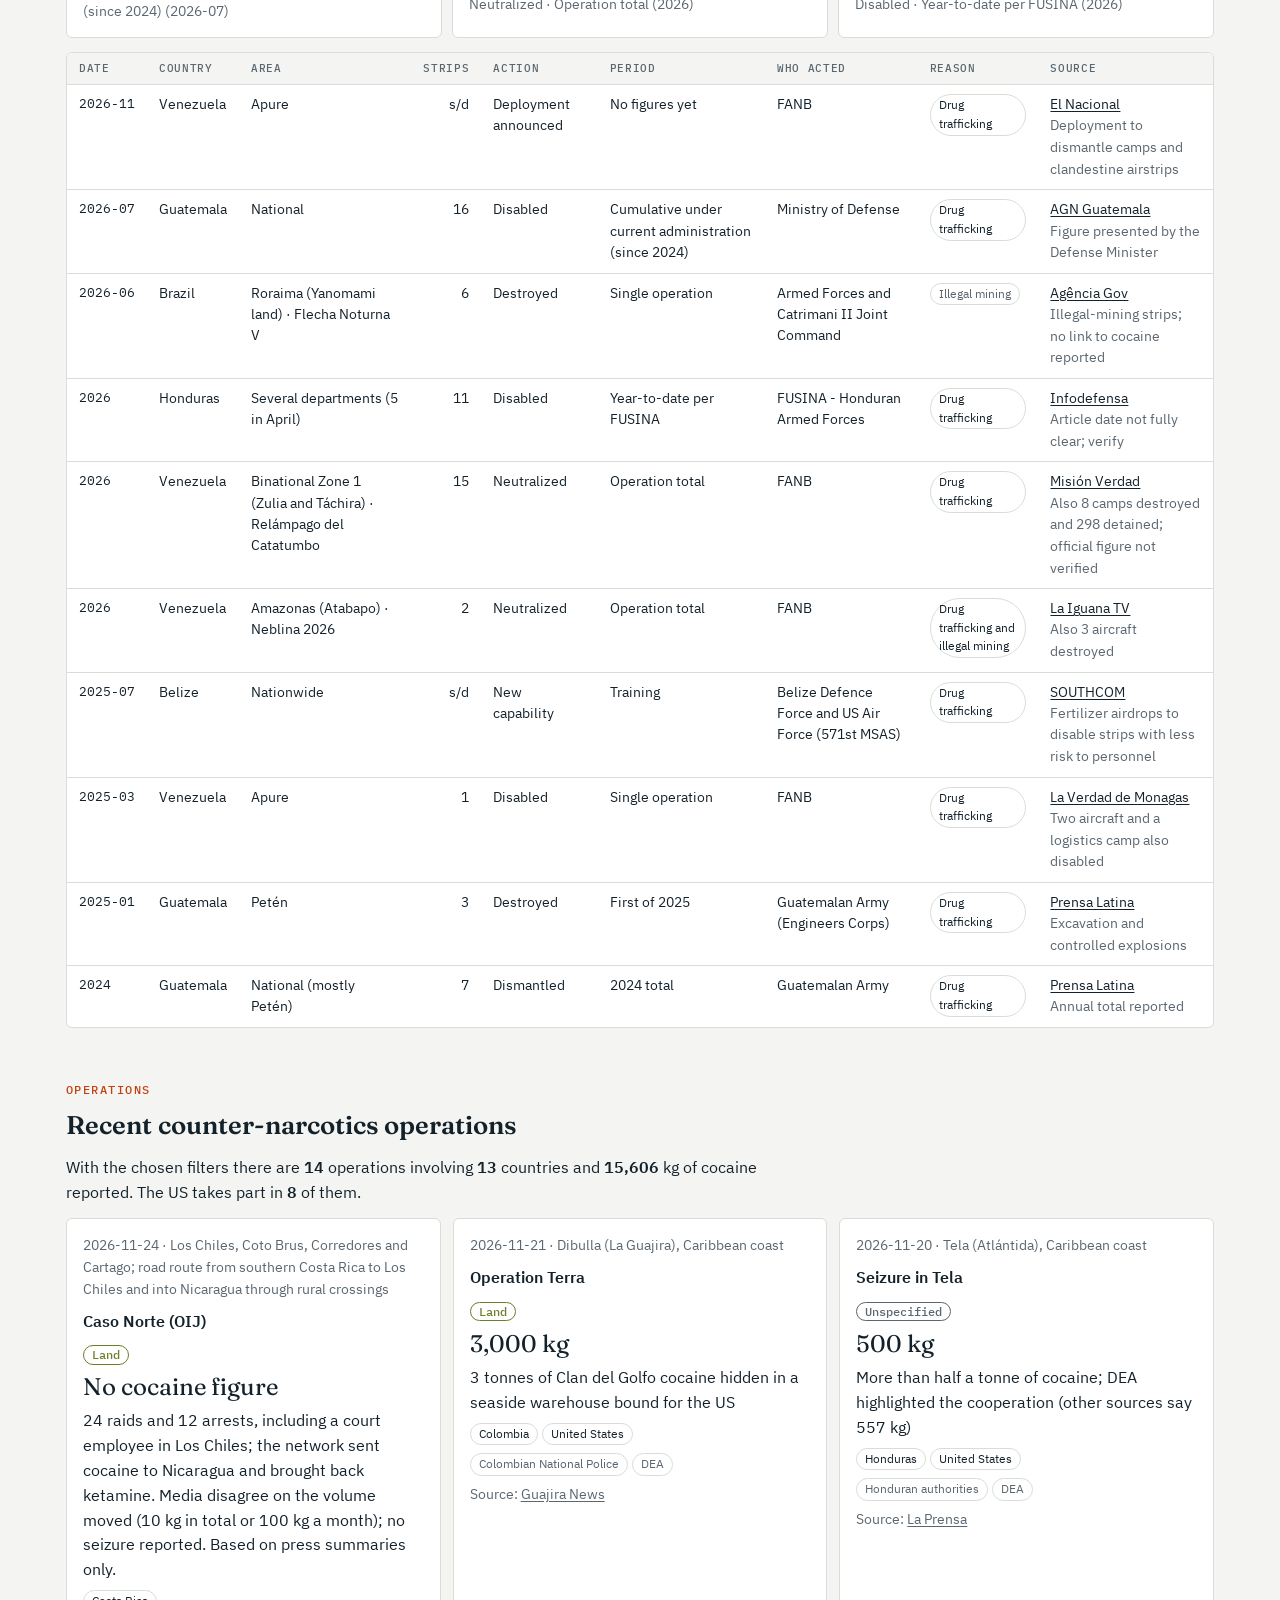
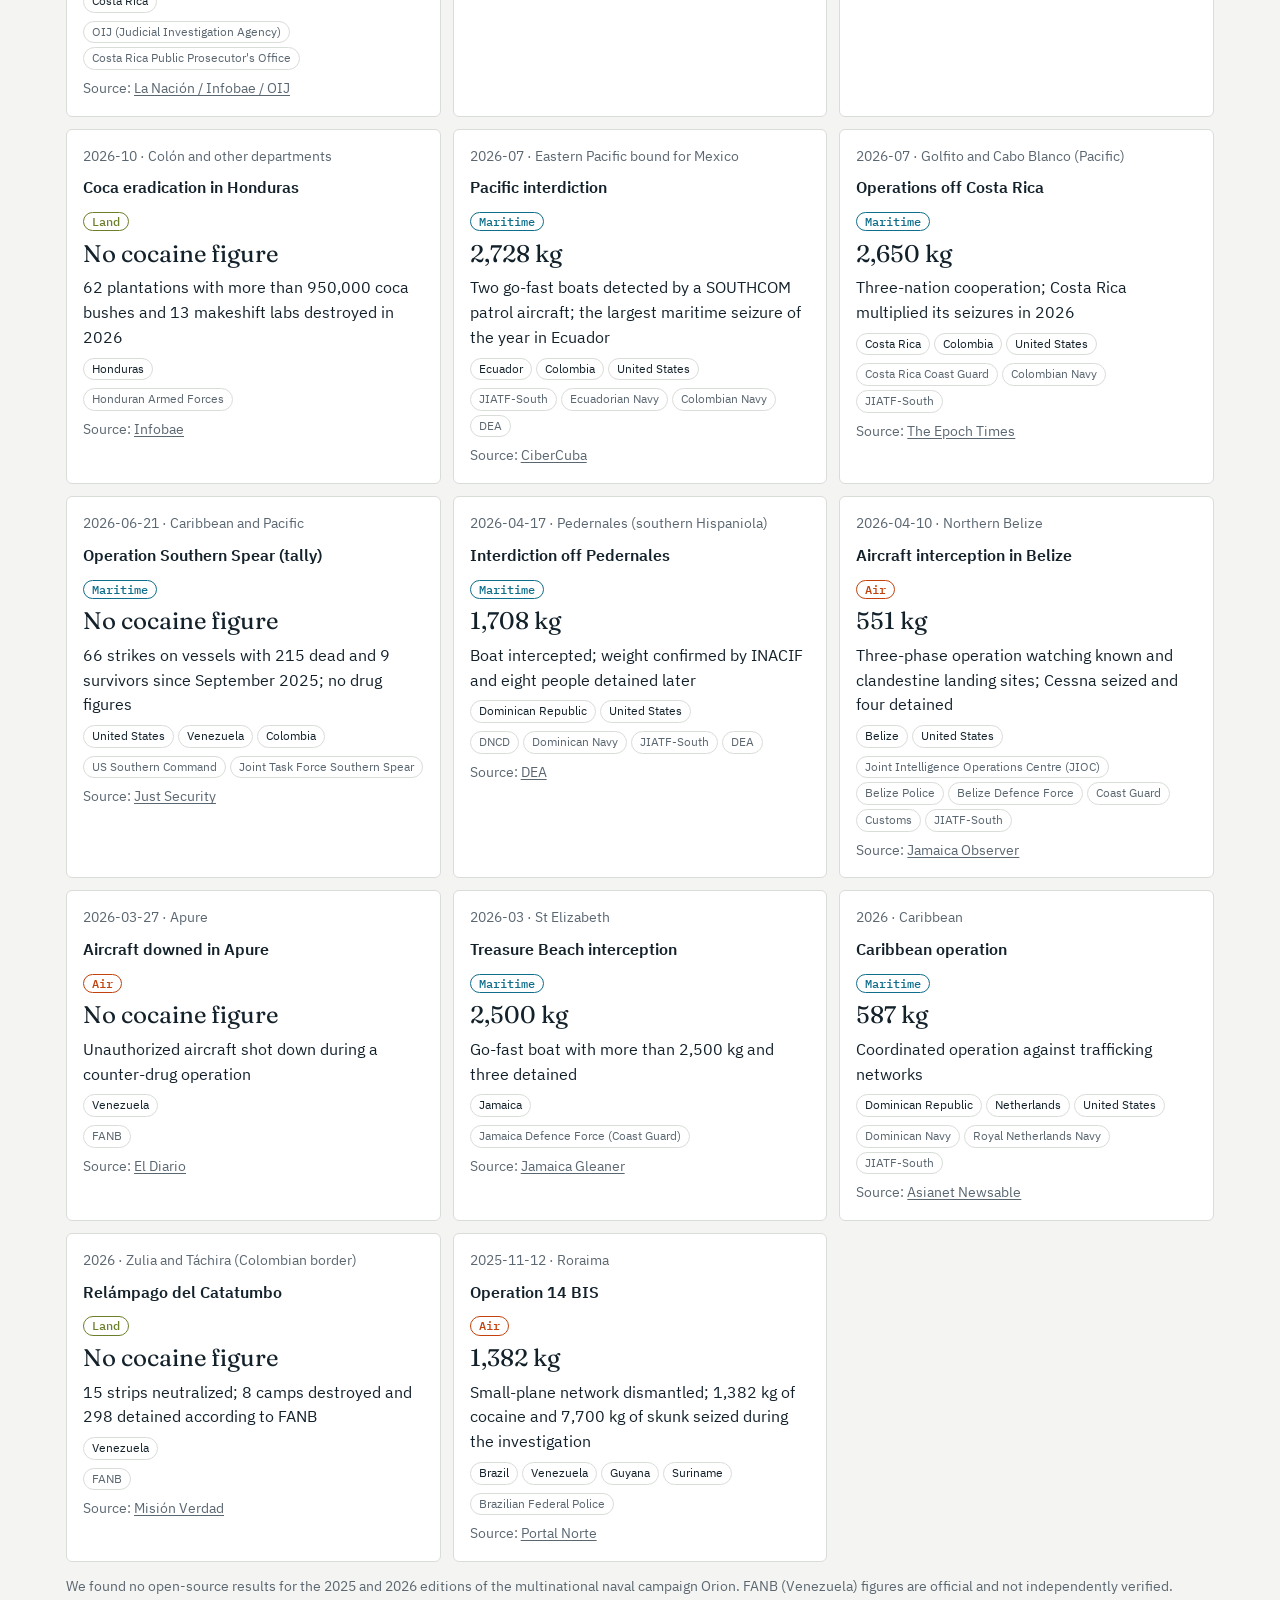
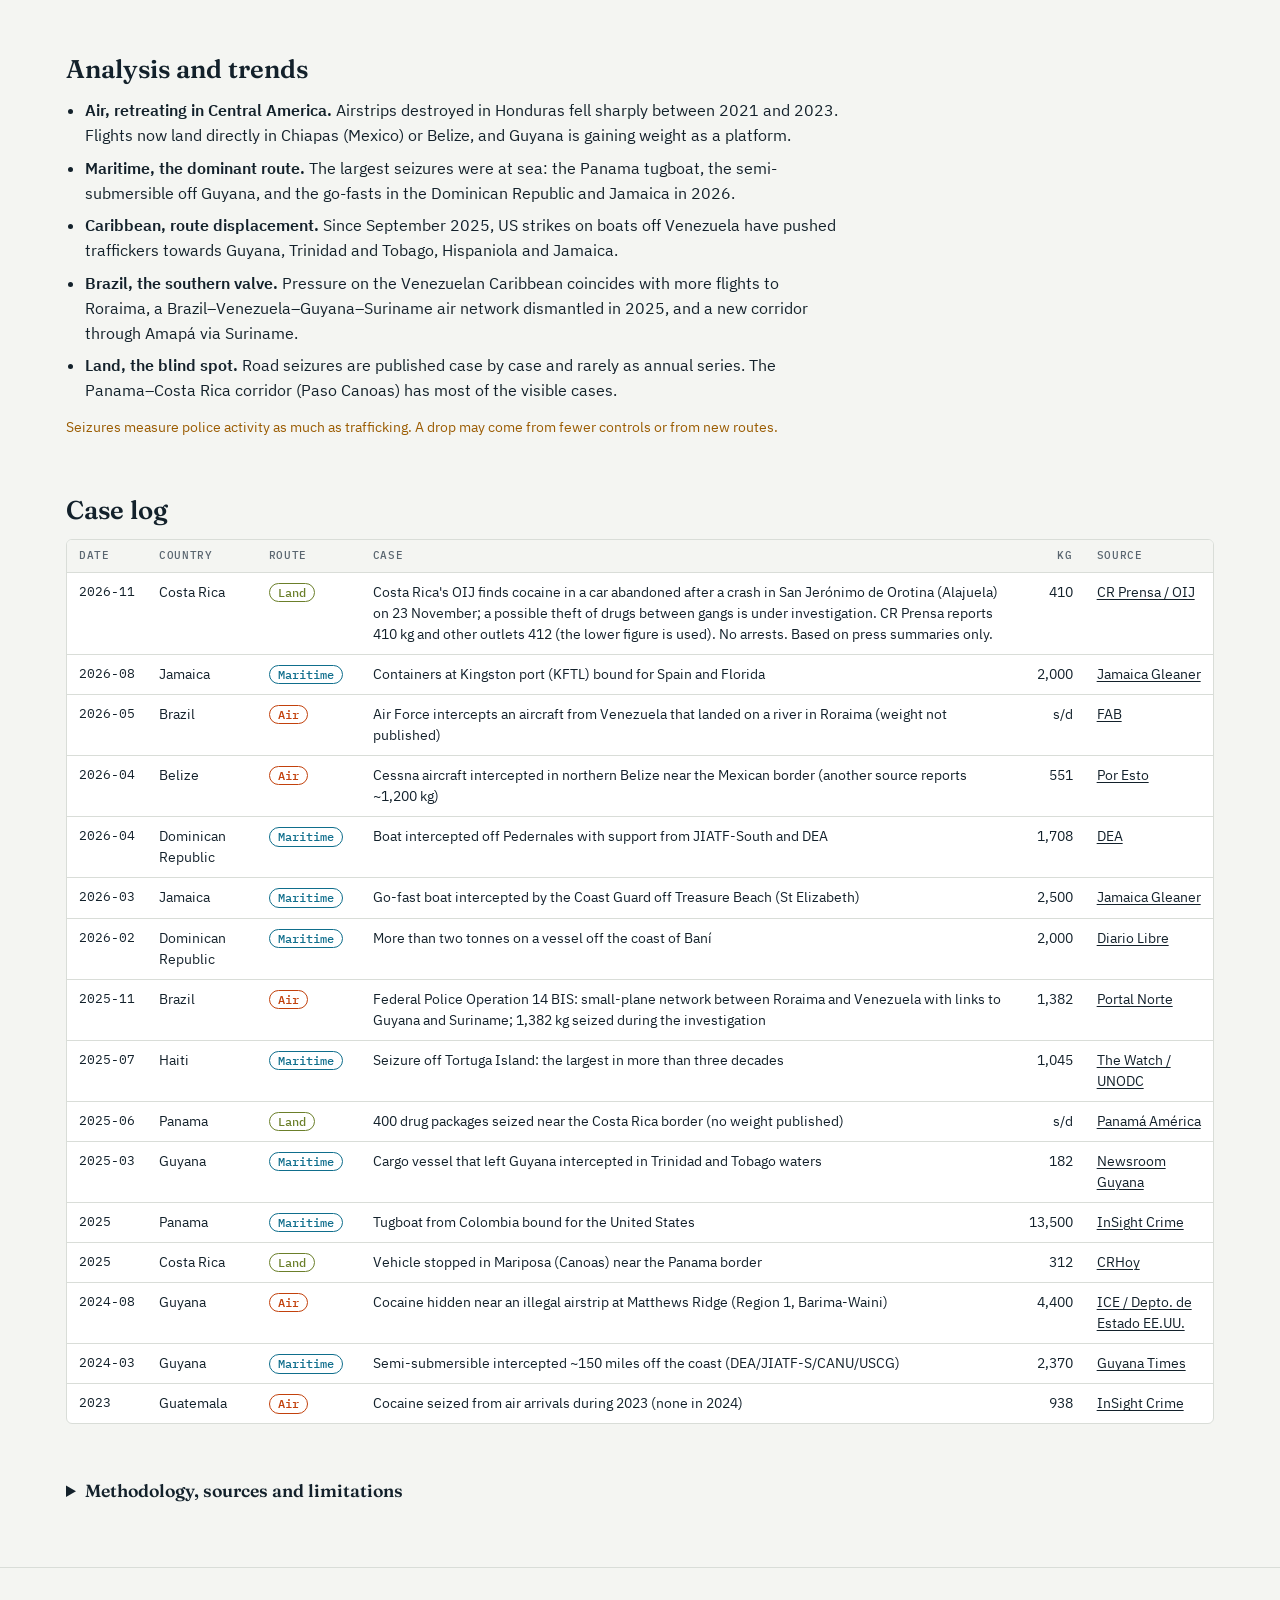
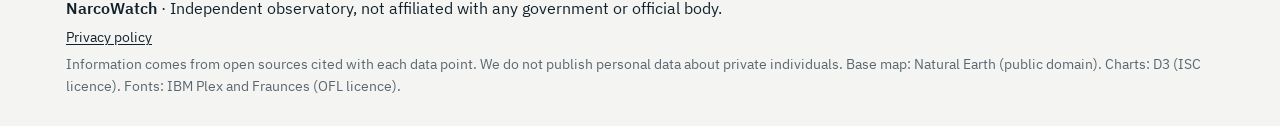
==== commit 504d654a: "Política de privacidad bilingüe y tipografías alojadas en el sitio Co-Authored-By: Claude Opus 5.5 <" ====
--- a/index.html
+++ b/index.html
@@ -11,9 +11,6 @@
 <meta property="og:type" content="website">
 <link rel="canonical" href="https://narcowatch.org/">
 <link rel="icon" href="assets/favicon.svg" type="image/svg+xml">
-<link rel="preconnect" href="https://fonts.googleapis.com">
-<link rel="preconnect" href="https://fonts.gstatic.com" crossorigin>
-<link rel="stylesheet" href="https://fonts.googleapis.com/css2?family=IBM+Plex+Sans:wght@400;500;600&family=IBM+Plex+Mono:wght@400;500&family=Fraunces:opsz,wght@9..144,400;9..144,600&display=swap">
 <link rel="stylesheet" href="assets/styles.css">
 </head>
 <body>
@@ -192,7 +189,8 @@
 <footer class="foot">
   <div class="wrap foot-in">
     <p><b>NarcoWatch</b> · <span data-i18n="foot1">Observatorio independiente, sin afiliación a ningún gobierno ni organismo oficial.</span></p>
-    <p class="note" data-i18n="foot2">La información proviene de fuentes abiertas citadas en cada dato. No publicamos datos personales de particulares. Mapa base: Natural Earth (dominio público). Gráficos: D3 (licencia ISC).</p>
+    <p class="foot-links"><a href="privacidad.html" id="link-privacy" data-i18n="privacy">Política de privacidad</a></p>
+    <p class="note" data-i18n="foot2">La información proviene de fuentes abiertas citadas en cada dato. No publicamos datos personales de particulares. Mapa base: Natural Earth (dominio público). Gráficos: D3 (licencia ISC). Tipografías: IBM Plex y Fraunces (licencia OFL).</p>
   </div>
 </footer>
 
--- a/assets/styles.css
+++ b/assets/styles.css
@@ -1,4 +1,11 @@
 /* NarcoWatch — layout: single column of sections under a sticky filter bar; map as the centrepiece. */
+@font-face { font-family: "IBM Plex Sans"; font-style: normal; font-weight: 400; font-display: swap; src: url("fonts/ibm-plex-sans-latin-400-normal.woff2") format("woff2"); }
+@font-face { font-family: "IBM Plex Sans"; font-style: normal; font-weight: 500; font-display: swap; src: url("fonts/ibm-plex-sans-latin-500-normal.woff2") format("woff2"); }
+@font-face { font-family: "IBM Plex Sans"; font-style: normal; font-weight: 600; font-display: swap; src: url("fonts/ibm-plex-sans-latin-600-normal.woff2") format("woff2"); }
+@font-face { font-family: "IBM Plex Mono"; font-style: normal; font-weight: 400; font-display: swap; src: url("fonts/ibm-plex-mono-latin-400-normal.woff2") format("woff2"); }
+@font-face { font-family: "IBM Plex Mono"; font-style: normal; font-weight: 500; font-display: swap; src: url("fonts/ibm-plex-mono-latin-500-normal.woff2") format("woff2"); }
+@font-face { font-family: "Fraunces"; font-style: normal; font-weight: 400; font-display: swap; src: url("fonts/fraunces-latin-400-normal.woff2") format("woff2"); }
+@font-face { font-family: "Fraunces"; font-style: normal; font-weight: 600; font-display: swap; src: url("fonts/fraunces-latin-600-normal.woff2") format("woff2"); }
 :root {
   --bg: #f4f5f2;
   --panel: #ffffff;
@@ -156,3 +163,7 @@
 
 .foot { border-top: 1px solid var(--line); padding-block: 28px; }
 .foot-in { display: grid; gap: 6px; }
+.foot-links { display: flex; flex-wrap: wrap; gap: 4px 16px; font-size: .85rem; }
+.legal { max-width: 72ch; display: grid; gap: 14px; padding-block: 40px 64px; }
+.legal h2 { margin-top: 12px; }
+.legal ul { margin: 0; padding-left: 1.2em; display: grid; gap: 6px; }
